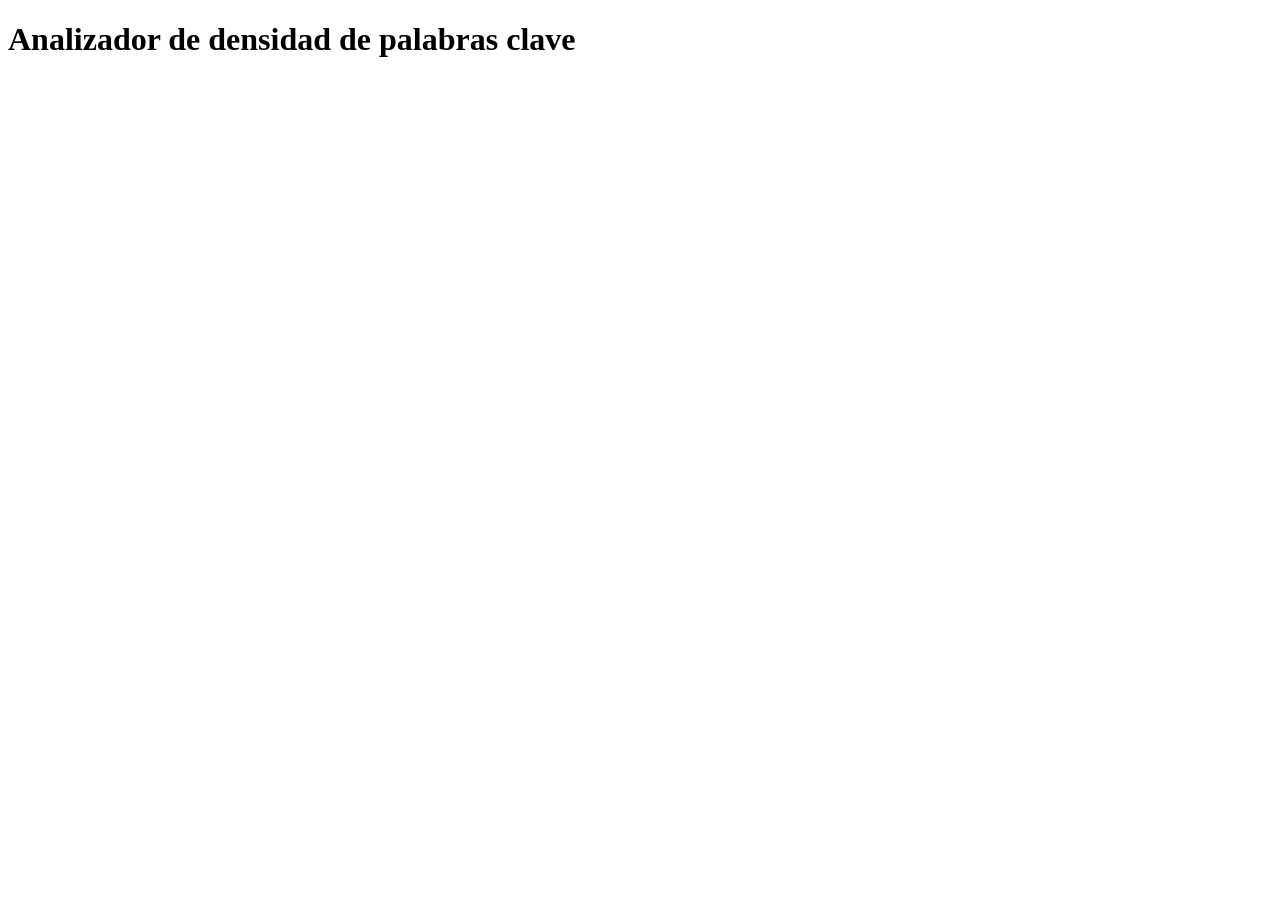
==== herramientas/02/index.html @ 31ec2f2b "Estructura basica del repositorio" ====
<!DOCTYPE html>
<html lang="es">
<head>
    <meta charset="UTF-8">
    <meta name="viewport" content="width=device-width, initial-scale=1.0">
    <title>Analizador de densidad</title>

    <link rel="stylesheet" href="../../css/base.css">
</head>
<body>
    <h1>Analizador de densidad de palabras clave</h1>
</body>
</html>
---- css/base.css ----
/*
 CSS global aplicado a todas las paginas
 SOLO TOCAR SI SE QUIERE CAMBIAR EL ESTILO DE TODAS LAS PAGINAS
 EN CASO DE QUERER DAR ESTILO A ALGO ESPECIFICO DE UNA PAGINA CREAR CSS PARA ESA PAGINA 
*/
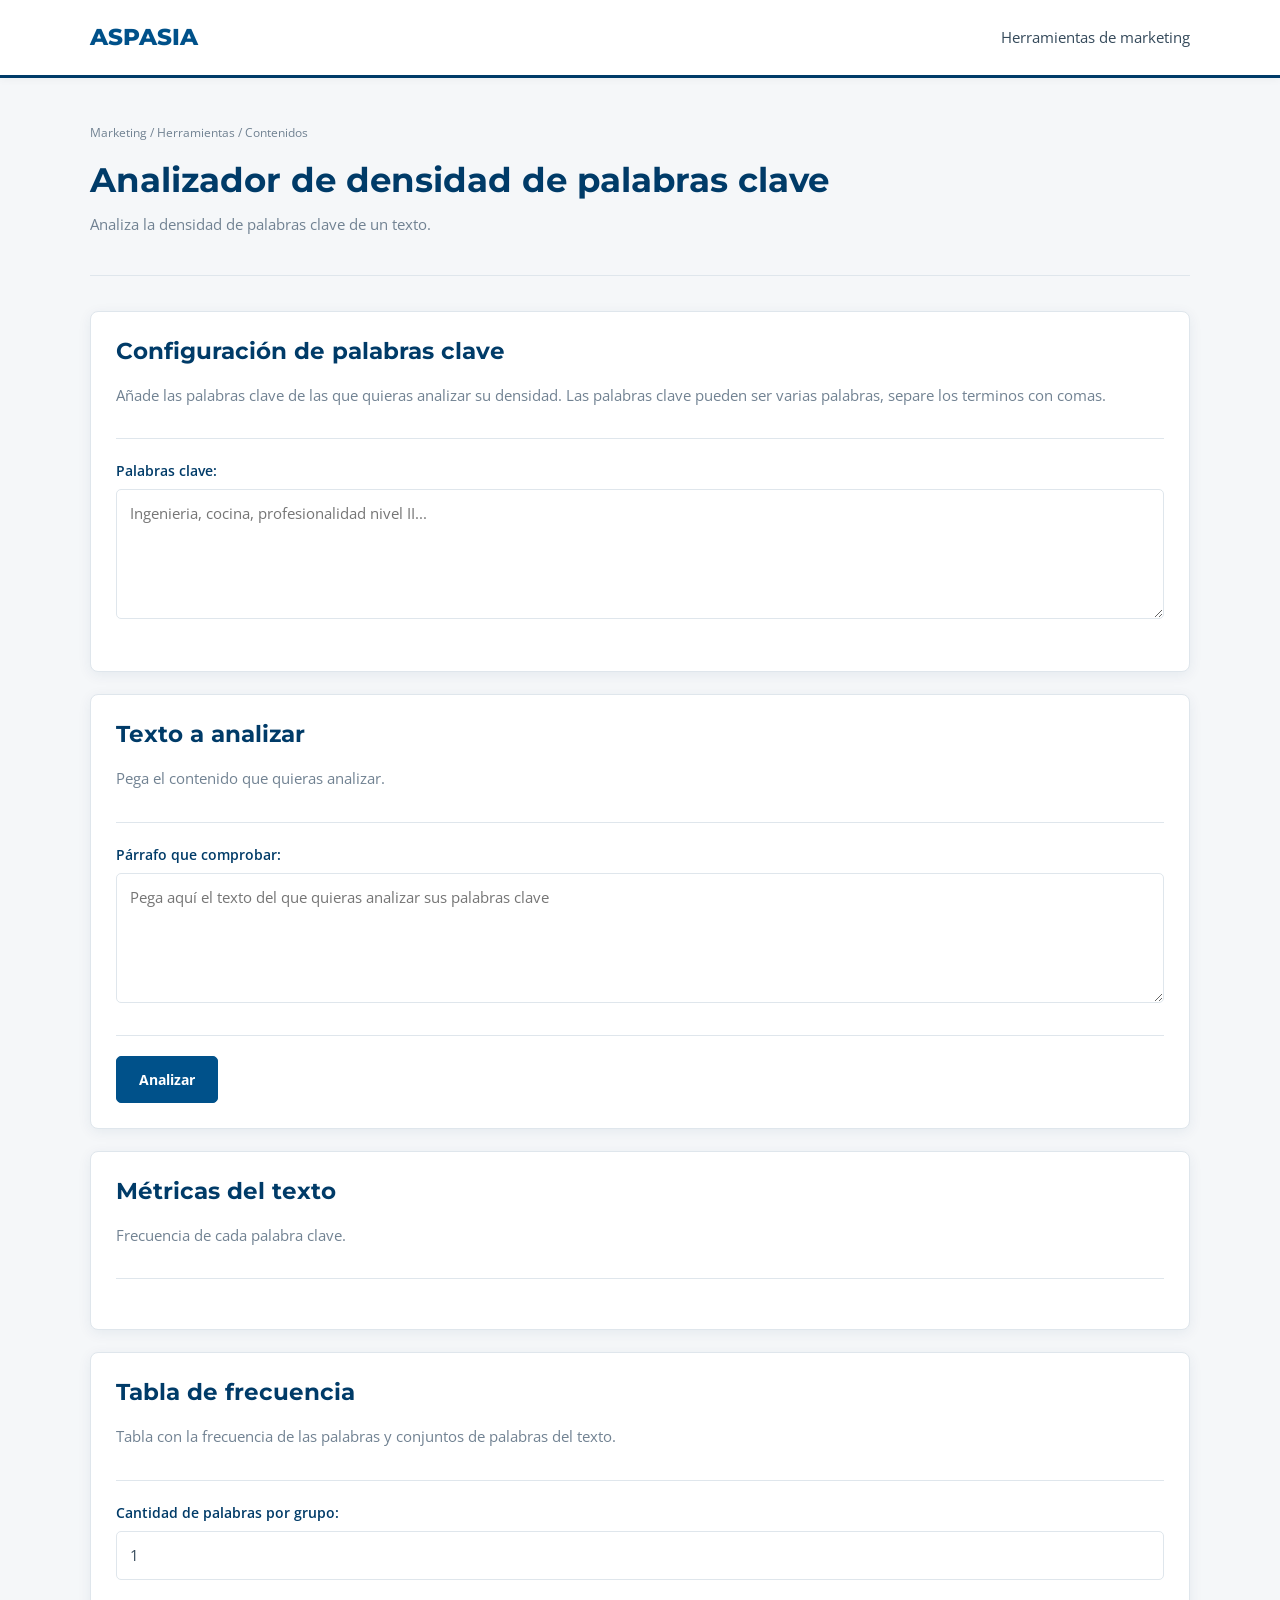
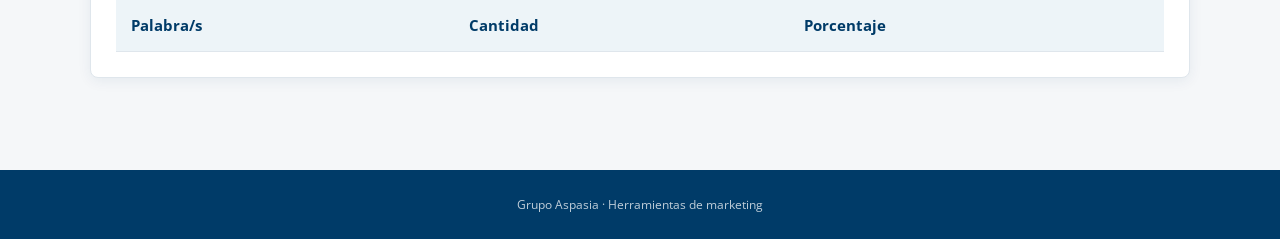
==== commit 83aa6479: "implementado tarea 2 analizador de keywords" ====
--- a/herramientas/02/index.html
+++ b/herramientas/02/index.html
@@ -1,13 +1,159 @@
 <!DOCTYPE html>
 <html lang="es">
+
 <head>
     <meta charset="UTF-8">
     <meta name="viewport" content="width=device-width, initial-scale=1.0">
     <title>Analizador de densidad</title>
 
+    <!-- CSS -->
     <link rel="stylesheet" href="../../css/base.css">
+    <link rel="stylesheet" href="analizador.css">
+
+    <!-- JavaScript -->
+    <script src="../../js/base.js" defer></script>
+    <script src="script.js" type="module"></script>
 </head>
+
 <body>
-    <h1>Analizador de densidad de palabras clave</h1>
+
+    <!-- HEADER GENERAL -->
+    <header>
+        <div class="header-inner">
+            <div class="logo">ASPASIA</div>
+            <span>Herramientas de marketing</span>
+        </div>
+    </header>
+
+
+    <!-- CONTENIDO PRINCIPAL -->
+    <main>
+
+        <!-- CABECERA DE LA HERRAMIENTA -->
+        <div class="page-header">
+
+            <div class="breadcrumb">
+                Marketing / Herramientas / Contenidos
+            </div>
+
+            <h1>Analizador de densidad de palabras clave</h1>
+
+            <p>
+                Analiza la densidad de palabras clave de un texto.
+            </p>
+
+        </div>
+
+
+        <!-- CONFIGURACIÓN DE KEYWORDS -->
+        <section class="panel">
+
+            <div class="panel-title">
+                <h2>Configuración de palabras clave</h2>
+                <p>
+                    Añade las palabras clave de las que quieras analizar su densidad.
+                    Las palabras clave pueden ser varias palabras, separe los terminos con comas.
+                </p>
+            </div>
+
+            <div class="form-group">
+
+                <label for="keywords">
+                    Palabras clave:
+                </label>
+
+                <textarea id="keywords" placeholder="Ingenieria, cocina, profesionalidad nivel II..."></textarea>
+
+            </div>
+
+        </section>
+
+
+        <!-- TEXTO A ANALIZAR -->
+        <section class="panel">
+
+            <div class="panel-title">
+                <h2>Texto a analizar</h2>
+                <p>
+                    Pega el contenido que quieras analizar.
+                </p>
+            </div>
+
+            <div class="form-group">
+
+                <label for="parrafo">
+                    Párrafo que comprobar:
+                </label>
+
+                <textarea id="parrafo"
+                    placeholder="Pega aquí el texto del que quieras analizar sus palabras clave"></textarea>
+
+            </div>
+
+            <div class="panel-actions">
+                <div class="boton">
+                    <button type="button" id="analizar">Analizar</button>
+                    <p class="dialogo-boton">¡Analizado!</p>
+                </div>
+            </div>
+
+        </section>
+
+
+        <!-- RESULTADOS -->
+        <section class="panel">
+
+            <div class="panel-title">
+                <h2>Métricas del texto</h2>
+                <p>
+                    Frecuencia de cada palabra clave.
+                </p>
+            </div>
+
+            <!-- MÉTRICAS -->
+            <div class="metrics-grid" id="grid-metrica">
+
+                
+
+            </div>
+
+        </section>
+
+        <section class="panel">
+            <div class="panel-title">
+                <h2>Tabla de frecuencia</h2>
+                <p>
+                    Tabla con la frecuencia de las palabras y conjuntos de palabras del texto.
+                </p>
+            </div>
+
+            <div class="form-group">
+                <label for="numero-palabras">Cantidad de palabras por grupo:</label>
+                <input type="number" id="numero-palabras" value="1">
+            </div>
+
+            <table>
+                <thead>
+                    <tr>
+                        <th>Palabra/s</th>
+                        <th>Cantidad</th>
+                        <th>Porcentaje</th>
+                    </tr>
+                </thead>
+                <tbody id="tabla-cuerpo">
+
+                </tbody>
+            </table>
+        </section>
+
+    </main>
+
+
+    <!-- FOOTER -->
+    <footer>
+        <p>Grupo Aspasia · Herramientas de marketing</p>
+    </footer>
+
 </body>
+
 </html>
--- a/css/base.css
+++ b/css/base.css
@@ -1,5 +1,616 @@
+
 /*
- CSS global aplicado a todas las paginas
- SOLO TOCAR SI SE QUIERE CAMBIAR EL ESTILO DE TODAS LAS PAGINAS
- EN CASO DE QUERER DAR ESTILO A ALGO ESPECIFICO DE UNA PAGINA CREAR CSS PARA ESA PAGINA 
-*/+ CSS global aplicado a todas las páginas.
+ SOLO TOCAR SI SE QUIERE CAMBIAR EL ESTILO DE TODAS LAS PÁGINAS.
+ EN CASO DE QUERER DAR ESTILO A ALGO ESPECÍFICO DE UNA PÁGINA,
+ CREAR UN CSS PARA ESA PÁGINA.
+*/
+
+@import url('https://fonts.googleapis.com/css2?family=Montserrat:wght@400;500;600;700;800&family=Open+Sans:wght@400;500;600;700&display=swap');
+
+
+/* =========================================
+   1. VARIABLES GENERALES
+========================================= */
+
+:root {
+    --primary: #00518A;
+    --primary-dark: #003B68;
+    --secondary: #00A6A6;
+
+    --background: #F5F7F9;
+    --surface: #FFFFFF;
+
+    --text: #34495A;
+    --text-muted: #718292;
+
+    --border: #DFE6EC;
+
+    --success: #24865B;
+    --danger: #C64747;
+    --warning: #D99A26;
+
+    --radius: 8px;
+    --shadow: 0 3px 14px rgba(0, 59, 104, .07);
+
+    --font-heading: 'Montserrat', sans-serif;
+    --font-body: 'Open Sans', sans-serif;
+}
+
+
+/* =========================================
+   2. RESET Y BASE
+========================================= */
+
+* {
+    box-sizing: border-box;
+}
+
+html {
+    scroll-behavior: smooth;
+}
+
+body {
+    margin: 0;
+    padding: 0;
+    background: var(--background);
+    color: var(--text);
+    font-family: var(--font-body);
+    font-size: 15px;
+    line-height: 1.65;
+}
+
+button,
+input,
+textarea,
+select {
+    font: inherit;
+}
+
+a {
+    color: var(--primary);
+    text-decoration: none;
+}
+
+a:hover {
+    color: var(--secondary);
+}
+
+
+/* =========================================
+   3. CONTENEDOR PRINCIPAL
+========================================= */
+
+main {
+    width: min(1100px, 92%);
+    margin: 0 auto;
+    padding: 45px 0 70px;
+}
+
+.container {
+    width: 100%;
+    max-width: 1100px;
+    margin: 0 auto;
+}
+
+
+/* =========================================
+   4. HEADER GENERAL
+========================================= */
+
+header {
+    width: 100%;
+    background: var(--surface);
+    border-bottom: 3px solid var(--primary-dark);
+    box-shadow: 0 2px 8px rgba(0, 0, 0, .04);
+}
+
+.header-inner {
+    width: min(1100px, 92%);
+    min-height: 75px;
+    margin: 0 auto;
+
+    display: flex;
+    align-items: center;
+    justify-content: space-between;
+    gap: 15px;
+}
+
+.logo {
+    font-family: var(--font-heading);
+    color: var(--primary);
+    font-size: 23px;
+    font-weight: 800;
+}
+
+
+/* =========================================
+   5. TIPOGRAFÍA
+========================================= */
+
+h1, h2, h3, h4, h5, h6 {
+    font-family: var(--font-heading);
+    color: var(--primary-dark);
+    line-height: 1.3;
+    font-weight: 700;
+    margin-top: 0;
+}
+
+h1 {
+    font-size: clamp(26px, 4vw, 34px);
+    margin-bottom: 12px;
+}
+
+h2 {
+    font-size: 23px;
+    margin-bottom: 16px;
+}
+
+h3 {
+    font-size: 18px;
+    margin-bottom: 12px;
+}
+
+h4 {
+    font-size: 16px;
+}
+
+p {
+    margin: 0 0 16px;
+    color: var(--text-muted);
+}
+
+small {
+    font-size: 12px;
+    color: var(--text-muted);
+}
+
+strong {
+    color: var(--primary-dark);
+}
+
+
+/* =========================================
+   6. CABECERA DE CADA HERRAMIENTA
+========================================= */
+
+.page-header {
+    margin-bottom: 35px;
+    padding-bottom: 22px;
+    border-bottom: 1px solid var(--border);
+}
+
+.page-header h1 {
+    margin-bottom: 10px;
+}
+
+.page-header p {
+    max-width: 750px;
+    font-size: 15px;
+}
+
+.breadcrumb {
+    font-size: 12px;
+    color: var(--text-muted);
+    margin-bottom: 15px;
+}
+
+
+/* =========================================
+   7. BOTONES
+========================================= */
+
+button,
+.btn {
+    display: inline-flex;
+    justify-content: center;
+    align-items: center;
+    gap: 8px;
+
+    padding: 11px 22px;
+
+    border: 1px solid var(--primary);
+    border-radius: 5px;
+
+    background: var(--primary);
+    color: white;
+
+    font-family: var(--font-body);
+    font-size: 14px;
+    font-weight: 700;
+
+    cursor: pointer;
+
+    transition:
+        background .2s,
+        border-color .2s,
+        transform .2s,
+        color .2s;
+}
+
+button:hover,
+.btn:hover {
+    background: var(--secondary);
+    border-color: var(--secondary);
+    color: white;
+}
+
+button:active,
+.btn:active {
+    transform: translateY(1px);
+}
+
+button:disabled,
+.btn:disabled {
+    opacity: .5;
+    cursor: not-allowed;
+}
+
+.btn-secondary {
+    background: var(--secondary);
+    border-color: var(--secondary);
+}
+
+.btn-outline {
+    background: transparent;
+    color: var(--primary);
+}
+
+.btn-outline:hover {
+    background: var(--primary);
+    border-color: var(--primary);
+    color: white;
+}
+
+.btn-light {
+    background: #EDF3F7;
+    border-color: #EDF3F7;
+    color: var(--primary);
+}
+
+.btn-light:hover {
+    background: #DCE8EF;
+    border-color: #DCE8EF;
+    color: var(--primary);
+}
+
+.btn-danger {
+    background: var(--danger);
+    border-color: var(--danger);
+}
+
+
+/* =========================================
+   8. CONTENEDOR DE BOTÓN Y TOOLTIP
+========================================= */
+
+.boton {
+    position: relative;
+    display: inline-flex;
+    align-items: center;
+}
+
+.boton .dialogo-boton {
+    position: absolute;
+    bottom: calc(50% + 10px);
+    left: 50%;
+    transform: translateX(-50%);
+
+    padding: 7px 12px;
+    border-radius: 5px;
+
+    background: var(--primary-dark);
+    color: white;
+
+    font-size: 12px;
+    font-weight: 600;
+    line-height: 1.4;
+    white-space: nowrap;
+
+    opacity: 0;
+    visibility: hidden;
+    pointer-events: none;
+
+    z-index: 100;
+
+    transition:
+        opacity .2s,
+        visibility .2s;
+}
+
+.boton .dialogo-boton.visible {
+    opacity: 1;
+    visibility: visible;
+}
+
+
+/* =========================================
+   9. FORMULARIOS
+========================================= */
+
+label {
+    display: block;
+    margin-bottom: 7px;
+    color: var(--primary-dark);
+    font-weight: 600;
+    font-size: 14px;
+}
+
+input,
+select,
+textarea {
+    width: 100%;
+    padding: 11px 13px;
+
+    border: 1px solid var(--border);
+    border-radius: 5px;
+
+    background: white;
+    color: var(--text);
+
+    outline: none;
+
+    transition:
+        border-color .2s,
+        box-shadow .2s;
+}
+
+input:focus,
+select:focus,
+textarea:focus {
+    border-color: var(--secondary);
+    box-shadow: 0 0 0 3px rgba(0, 166, 166, .10);
+}
+
+textarea {
+    min-height: 130px;
+    resize: vertical;
+}
+
+.form-group {
+    margin-bottom: 20px;
+}
+
+.form-help {
+    display: block;
+    margin-top: 5px;
+    font-size: 12px;
+    color: var(--text-muted);
+}
+
+
+/* =========================================
+   10. PANELES Y TARJETAS
+========================================= */
+
+.panel,
+.card {
+    background: var(--surface);
+    border: 1px solid var(--border);
+    border-radius: var(--radius);
+    padding: 25px;
+    box-shadow: var(--shadow);
+    margin-bottom: 22px;
+}
+
+.panel {
+    width: 100%;
+}
+
+.card {
+    box-shadow: 0 2px 8px rgba(0, 59, 104, .04);
+}
+
+.panel-title {
+    padding-bottom: 15px;
+    margin-bottom: 20px;
+    border-bottom: 1px solid var(--border);
+}
+
+
+/* =========================================
+   11. ACCIONES DE LOS PANELES
+========================================= */
+
+.panel-actions {
+    display: flex;
+    align-items: center;
+    justify-content: flex-start;
+    flex-wrap: wrap;
+    gap: 12px;
+
+    margin-top: 25px;
+    padding-top: 20px;
+    border-top: 1px solid var(--border);
+}
+
+
+/* =========================================
+   12. RESULTADOS
+========================================= */
+
+.result {
+    padding: 20px;
+    background: #EAF4F9;
+    border-left: 4px solid var(--secondary);
+    border-radius: 5px;
+    margin-top: 20px;
+}
+
+.result-title {
+    color: var(--primary-dark);
+    font-weight: 700;
+}
+
+.result-value {
+    font-family: var(--font-heading);
+    color: var(--primary);
+    font-size: 28px;
+    font-weight: 800;
+}
+
+/* =========================================
+    12.1 METRICAS
+========================================= */
+
+.metrics-grid {
+    display: grid;
+    grid-template-columns: repeat(auto-fit, minmax(160px, 1fr));
+    gap: 15px;
+    margin-top: 25px;
+}
+
+.metric-card {
+    background: #F5F7F9;
+    border: 1px solid #DFE6EC;
+    border-radius: 8px;
+    padding: 20px;
+    display: flex;
+    flex-direction: column;
+    gap: 10px;
+}
+
+.metric-card span {
+    font-size: 13px;
+    color: #718292;
+}
+
+.metric-card strong {
+    font-family: 'Montserrat', sans-serif;
+    font-size: 25px;
+    color: #00518A;
+}
+
+
+/* =========================================
+   13. TABLAS
+========================================= */
+
+table {
+    width: 100%;
+    border-collapse: collapse;
+    background: white;
+}
+
+th,
+td {
+    padding: 13px 15px;
+    border-bottom: 1px solid var(--border);
+    text-align: left;
+}
+
+th {
+    background: #EDF4F8;
+    color: var(--primary-dark);
+    font-weight: 700;
+}
+
+tr:hover td {
+    background: #F8FAFC;
+}
+
+
+/* =========================================
+   14. ETIQUETAS Y MENSAJES
+========================================= */
+
+.badge {
+    display: inline-block;
+    padding: 4px 10px;
+    border-radius: 20px;
+    font-size: 11px;
+    font-weight: 700;
+    background: #EAF4F9;
+    color: var(--primary);
+}
+
+.alert {
+    padding: 14px 18px;
+    border-radius: 5px;
+    margin: 15px 0;
+}
+
+.alert-success {
+    background: #E5F4EC;
+    color: var(--success);
+}
+
+.alert-warning {
+    background: #FFF5E1;
+    color: #956514;
+}
+
+.alert-error {
+    background: #FCEAEA;
+    color: var(--danger);
+}
+
+
+/* =========================================
+   15. FOOTER
+========================================= */
+
+footer {
+    padding: 25px;
+    background: var(--primary-dark);
+    color: white;
+    text-align: center;
+    font-size: 12px;
+}
+
+footer p {
+    margin: 0;
+    color: rgba(255, 255, 255, .75);
+}
+
+
+/* =========================================
+   16. RESPONSIVE
+========================================= */
+
+@media (max-width: 768px) {
+
+    main {
+        padding-top: 30px;
+        padding-bottom: 45px;
+    }
+
+    .header-inner {
+        min-height: 65px;
+    }
+
+    .panel,
+    .card {
+        padding: 18px;
+    }
+
+    button,
+    .btn {
+        padding: 10px 16px;
+    }
+
+    .panel-actions {
+        gap: 10px;
+    }
+
+    .boton .dialogo-boton {
+        white-space: normal;
+        width: max-content;
+        max-width: 220px;
+        text-align: center;
+    }
+
+    @media (max-width: 600px) {
+    .metrics-grid {
+        grid-template-columns: repeat(2, 1fr);
+    }
+
+    .form-actions {
+        justify-content: stretch;
+    }
+
+    .form-actions button {
+        width: 100%;
+    }
+}
+}
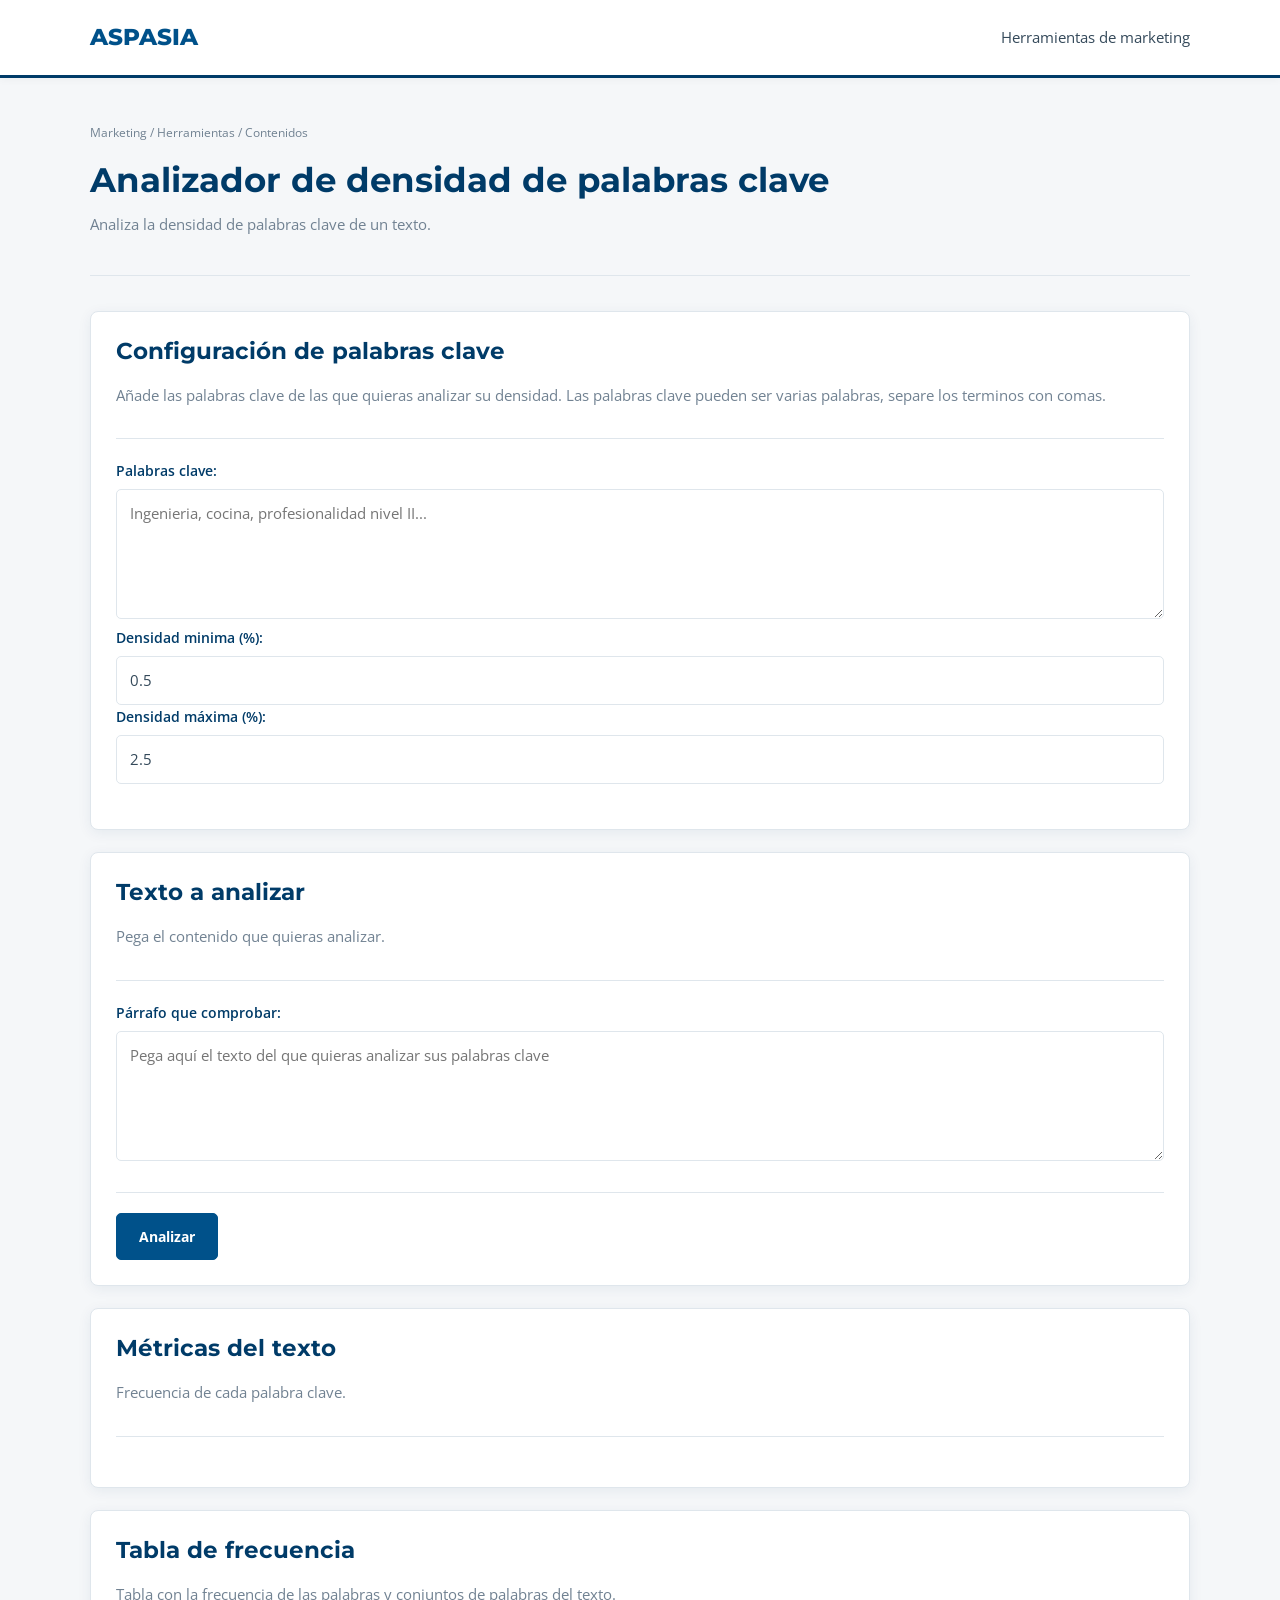
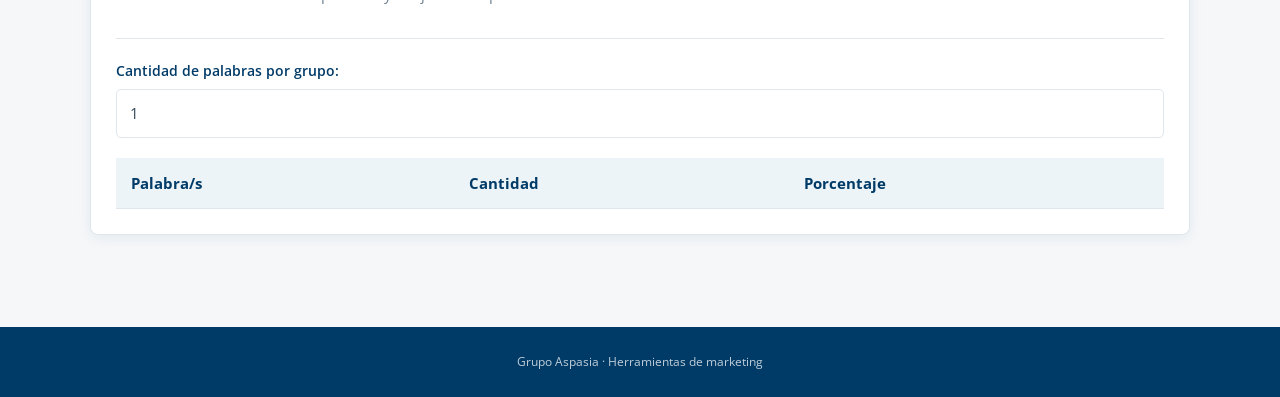
==== commit 312a31d2: "añadido sort de tabla, lista de stopwords y resaltado de keywords fuera de rangos aceptables" ====
--- a/herramientas/02/index.html
+++ b/herramientas/02/index.html
@@ -64,6 +64,11 @@
 
                 <textarea id="keywords" placeholder="Ingenieria, cocina, profesionalidad nivel II..."></textarea>
 
+                <label for="densidad-minima">Densidad minima (%):</label>
+                <input type="number" id="densidad-minima" value="0.5">
+
+                <label for="densidad-maxima">Densidad máxima (%):</label>
+                <input type="number" id="densidad-maxima" value="2.5">
             </div>
 
         </section>
@@ -135,8 +140,8 @@
             <table>
                 <thead>
                     <tr>
-                        <th>Palabra/s</th>
-                        <th>Cantidad</th>
+                        <th><span id="sortPalabra">Palabra/s</span></th>
+                        <th><span id="sortCantidad">Cantidad</span></th>
                         <th>Porcentaje</th>
                     </tr>
                 </thead>
--- a/css/base.css
+++ b/css/base.css
@@ -481,6 +481,16 @@
     color: #00518A;
 }
 
+.metric-card.danger {
+    background-color: #FDE8E7;
+    border: 1px solid #E53935;
+    color: #B71C1C;
+}
+
+.metric-card.danger strong {
+    color: #C62828;
+}
+
 
 /* =========================================
    13. TABLAS
--- a/herramientas/02/analizador.css
+++ b/herramientas/02/analizador.css
@@ -0,0 +1,3 @@
+#sortPalabra:hover,#sortCantidad:hover{
+    cursor:pointer;
+}
